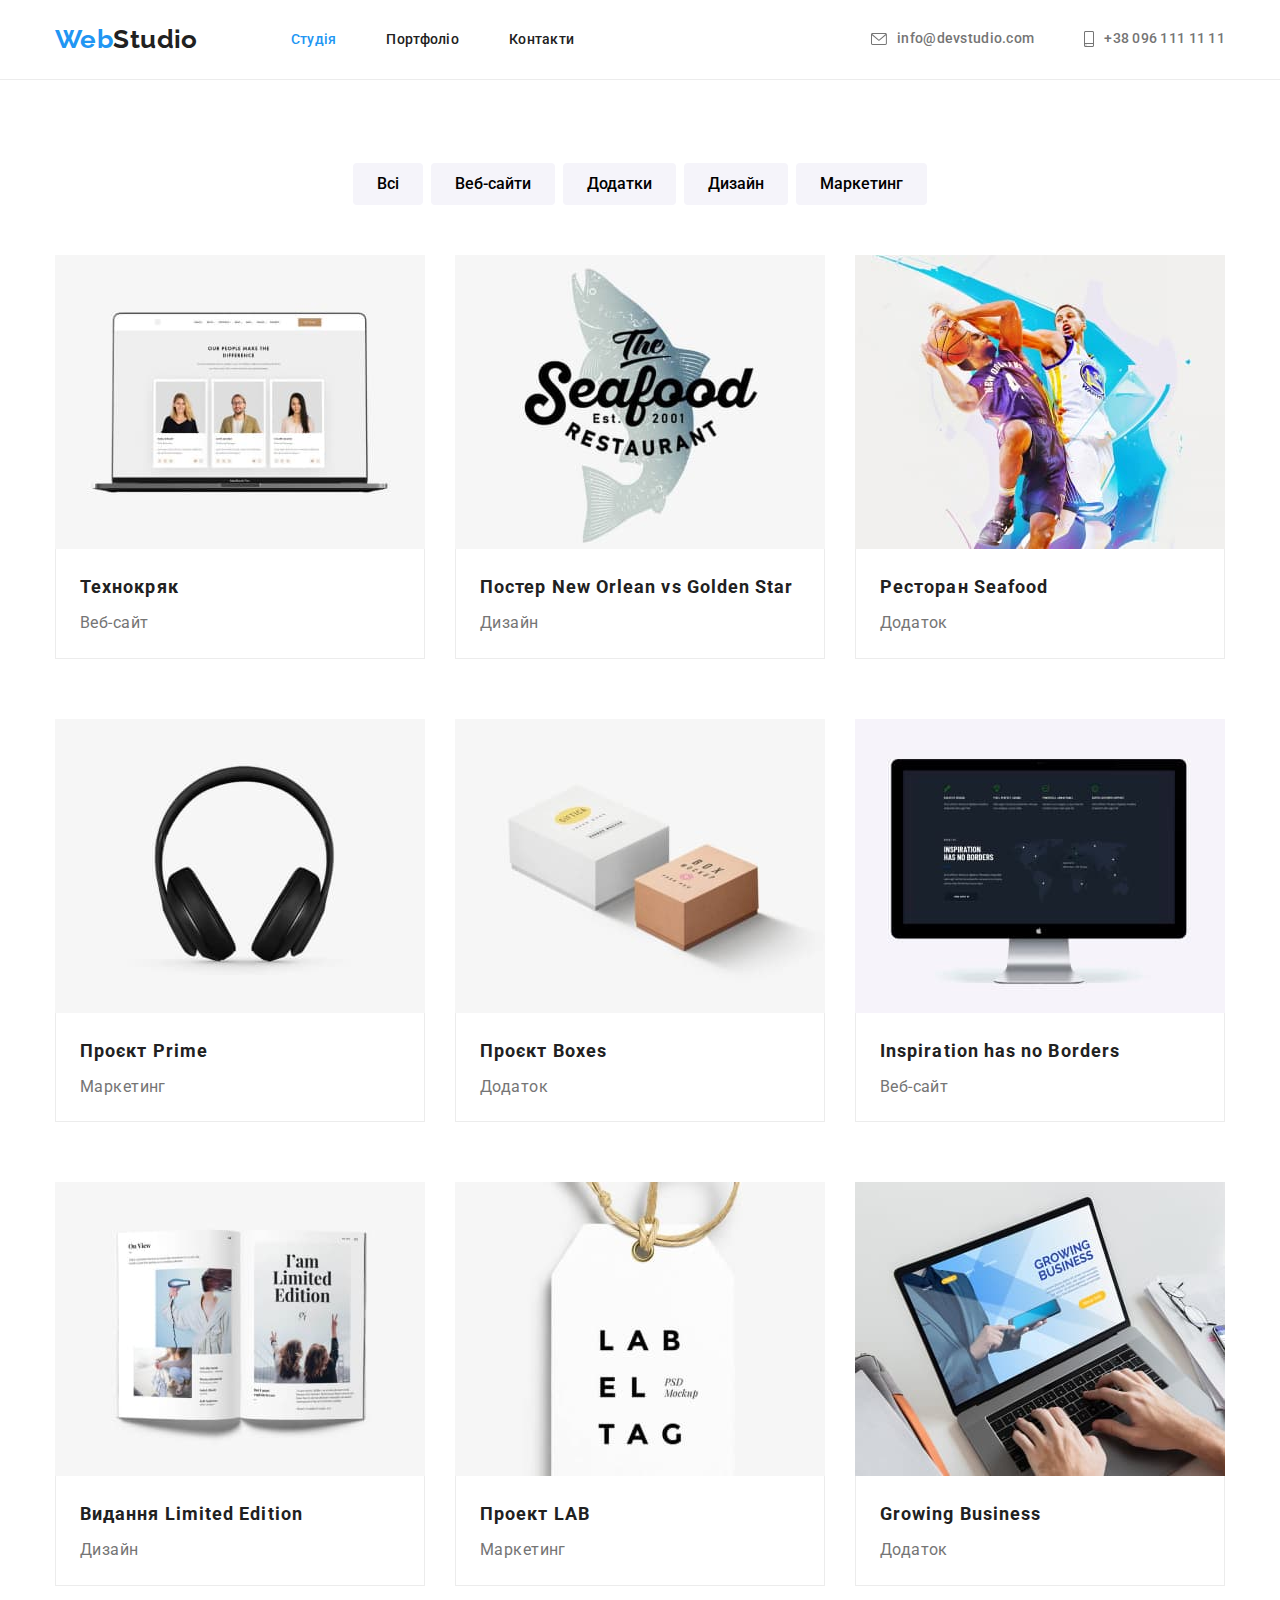
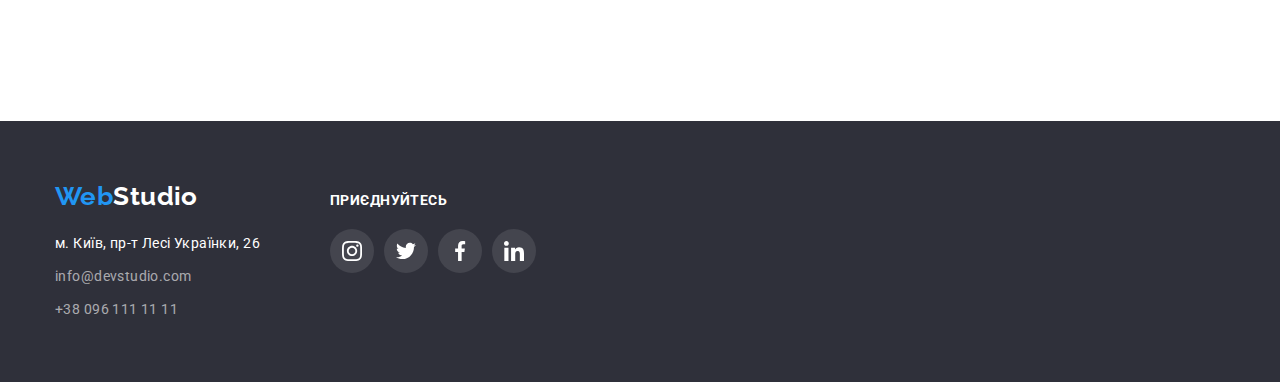
==== portfolio.html @ fb2af6b2 "hw4" ====
<!DOCTYPE html>
<html lang="uk">
  <head>
    <meta charset="UTF-8" />
    <meta http-equiv="X-UA-Compatible" content="IE=edge" />
    <meta name="viewport" content="width=device-width, initial-scale=1.0" />
    <title>Портфоліо</title>
    <link rel="preconnect" href="https://fonts.googleapis.com" />
    <link rel="preconnect" href="https://fonts.gstatic.com" crossorigin />
    <link
      href="https://fonts.googleapis.com/css2?family=Raleway:wght@700&family=Roboto:wght@400;500;700;900&display=swap"
      rel="stylesheet"
    />
    <link rel="stylesheet" href="./css/styles.css" />
  </head>
  <body>
    <!--header-->
    <!--header-->
    <header class="page-header header-portfolio">
      <div class="container">
        <a href="./index.html" class="header-logo-design logo-link"
          ><span class="web-customazation">Web</span>Studio</a
        >
        <nav>
          <ul class="header-list">
            <li class="header-item">
              <a href="./index.html" class="link-design header-text current-link"
                >Студія</a
              >
            </li>
            <li class="header-item">
              <a href="./portfolio.html" class="link-design header-text">Портфоліо</a>
            </li>
            <li class="header-item">
              <a href="#" class="link-design header-text">Контакти</a>
            </li>
          </ul>
        </nav>
        <ul class="header-contact-info">
          <li class="contact-icon">
            <a
              href="mailto:info@devstudio.com"
              class="mail-design header-text link-design"
            >
              <svg class="icon-image-nav" width="16" height="12">
                <use href="./img/icons.svg#icon-envelope"></use>
              </svg>
              info@devstudio.com</a
            >
          </li>
          <li class="contact-icon">
            <a href="tel:+380961111111" class="tel-design header-text link-design">
              <svg class="icon-image-nav" width="10" height="16">
                <use href="./img/icons.svg#icon-smartphone"></use>
              </svg>
              +38 096 111 11 11</a
            >
          </li>
        </ul>
      </div>
    </header>
    <main>
      <!--Фільтр робіт-->
      <section class="work-filtr">
        <div class="container">
          <!--Скритий заголовок-->
          <h1 class="work-filtr-title visual-hidden">Вибрати сферу робіт</h1>
          <ul class="work-filtr-list">
            <li class="work-filtr-item">
              <button type="button" class="btn-color btn-design">Всі</button>
            </li>
            <li class="work-filtr-item">
              <button type="button" class="btn-color btn-design">Веб-сайти</button>
            </li>
            <li class="work-filtr-item">
              <button type="button" class="btn-color btn-design">Додатки</button>
            </li>
            <li class="work-filtr-item">
              <button type="button" class="btn-color btn-design">Дизайн</button>
            </li>
            <li class="work-filtr-item">
              <button type="button" class="btn-color btn-design">Маркетинг</button>
            </li>
          </ul>
          <ul class="project-example-list">
            <li class="project-example-item">
              <a
                href="#"
                target="_blank"
                rel="noopener noreferrer"
                class="project-example-link"
                ><img
                  class="work-image"
                  src="./img/img-5.jpg"
                  alt="Технокряк"
                  width="370"
                  height="294"
                />
                <div class="text-border">
                  <h2 class="project-title">Технокряк</h2>
                  <p class="project-text">Веб-сайт</p>
                </div>
              </a>
            </li>
            <li class="project-example-item">
              <a
                href="#"
                target="_blank"
                rel="noopener noreferrer"
                class="project-example-link"
                ><img
                  src="./img/img-6.jpg"
                  alt="Постер Нью-Орлеан"
                  width="370"
                  height="294"
                />
                <div class="text-border">
                  <h2 class="project-title">Постер New Orlean vs Golden Star</h2>
                  <p class="project-text">Дизайн</p>
                </div>
              </a>
            </li>
            <li class="project-example-item">
              <a
                href="#"
                target="_blank"
                rel="noopener noreferrer"
                class="project-example-link"
                ><img
                  src="./img/img-7.jpg"
                  alt="Ресторан рибний"
                  width="370"
                  height="294"
                />
                <div class="text-border">
                  <h2 class="project-title">Ресторан Seafood</h2>
                  <p class="project-text">Додаток</p>
                </div>
              </a>
            </li>
            <li class="project-example-item">
              <a
                href="#"
                target="_blank"
                rel="noopener noreferrer"
                class="project-example-link"
                ><img src="./img/img-8.jpg" alt="Проєкт прайм" width="370" height="294" />
                <div class="text-border">
                  <h2 class="project-title">Проєкт Prime</h2>
                  <p class="project-text">Маркетинг</p>
                </div>
              </a>
            </li>
            <li class="project-example-item">
              <a
                href="#"
                target="_blank"
                rel="noopener noreferrer"
                class="project-example-link"
                ><img
                  src="./img/img-9.jpg"
                  alt="Проєкт боксес"
                  width="370"
                  height="294"
                />
                <div class="text-border">
                  <h2 class="project-title">Проєкт Boxes</h2>
                  <p class="project-text">Додаток</p>
                </div>
              </a>
            </li>
            <li class="project-example-item">
              <a
                href="#"
                target="_blank"
                rel="noopener noreferrer"
                class="project-example-link"
                ><img
                  src="./img/img-10.jpg"
                  alt="у натхнення немає меж"
                  width="370"
                  height="294"
                />
                <div class="text-border">
                  <h2 class="project-title">Inspiration has no Borders</h2>
                  <p class="project-text">Веб-сайт</p>
                </div>
              </a>
            </li>
            <li class="project-example-item">
              <a
                href="#"
                target="_blank"
                rel="noopener noreferrer"
                class="project-example-link"
                ><img
                  src="./img/img-11.jpg"
                  alt="Видання лімітед едішн"
                  width="370"
                  height="294"
                />
                <div class="text-border">
                  <h2 class="project-title">Видання Limited Edition</h2>
                  <p class="project-text">Дизайн</p>
                </div>
              </a>
            </li>
            <li class="project-example-item">
              <a
                href="#"
                target="_blank"
                rel="noopener noreferrer"
                class="project-example-link"
              >
                <img src="./img/img-12.jpg" alt="Проект ЛАБ" width="370" height="294" />
                <div class="text-border">
                  <h2 class="project-title">Проект LAB</h2>
                  <p class="project-text">Маркетинг</p>
                </div>
              </a>
            </li>
            <li class="project-example-item">
              <a
                href="#"
                target="_blank"
                rel="noopener noreferrer"
                class="project-example-link"
                ><img
                  src="./img/img-13.jpg"
                  alt="Зростаючий бізнес"
                  width="370"
                  height="294"
                />
                <div class="text-border">
                  <h2 class="project-title">Growing Business</h2>
                  <p class="project-text">Додаток</p>
                </div>
              </a>
            </li>
          </ul>
        </div>
      </section>
    </main>
    <!--Футер-->
    <footer class="footer-design">
      <div class="container footer-section">
        <div class="footer-logo-nav">
          <a href="./index.html" class="footer-logo-design logo-link"
            ><span class="web-customazation">Web</span>Studio</a
          >
          <address class="footer-address-list">
            <ul class="address-position-list">
              <li class="address-position">
                <a
                  class="address-contact-info link-design"
                  href="https://goo.gl/maps/CPtrU1FHBa2aNyZL9"
                  target="_blank"
                  rel="noopener noreferrer"
                >
                  <span class="street-info">м. Київ, пр-т Лесі Українки, 26</span></a
                >
              </li>
              <li class="address-position">
                <a
                  href="mailto:info@devstudio.com"
                  class="footer-mail-design footer-link-design"
                  >info@devstudio.com</a
                >
              </li>
              <li class="address-position">
                <a href="tel:+380961111111" class="footer-tel-design footer-link-design"
                  >+38 096 111 11 11</a
                >
              </li>
            </ul>
          </address>
        </div>
        <div class="soc-net-section">
          <h2 class="comp-net-title">Приєднуйтесь</h2>
          <ul class="comp-net-list list">
            <li class="comp-net-item">
              <a href="#" class="comp-net-link link">
                <svg class="comp-net-icon" width="20" height="20">
                  <use href="./img/icons.svg#icon-instagram"></use></svg
              ></a>
            </li>
            <li>
              <a href="#" class="comp-net-link link">
                <svg class="comp-net-icon" width="20" height="20">
                  <use href="./img/icons.svg#icon-twitter"></use></svg
              ></a>
            </li>
            <li>
              <a href="#" class="comp-net-link link">
                <svg class="comp-net-icon" width="20" height="20">
                  <use href="./img/icons.svg#icon-facebook"></use></svg
              ></a>
            </li>
            <li>
              <a href="#" class="comp-net-link link">
                <svg class="comp-net-icon" width="20" height="20">
                  <use href="./img/icons.svg#icon-linkedin"></use></svg
              ></a>
            </li>
          </ul>
        </div>
      </div>
    </footer>
  </body>
</html>
---- css/styles.css ----
/* оформлення головної сторінки */

/* Header navigation design */
:root {
  --color-one--: #ffffff;
  --color-two--: #2196f3;
  --color-three--: #212121;
  --color-four--: #757575;
  --color-five--: #f5f4fa;
}

html {
  box-sizing: border-box;
}
*,
*::after,
*::before {
  box-sizing: border-box;
}

body {
  font-family: "Roboto", sans-serif;
  font-size: 14px;
  letter-spacing: 0.03em;
  color: var(--color-three--);
  background-color: var(--color-one--);
  margin: 0;
}
ul {
  list-style: none;
  padding: 0;
  margin: 0;
}
.link-design {
  text-decoration: none;
}
.logo-link {
  text-decoration: none;
}

img {
  display: block;
  max-width: 100%;
  height: auto;
}

/*------------------------ HEADER DESIGN--------------------*/
.container {
  width: 1200px;
  margin-right: auto;
  margin-left: auto;
  padding-left: 15px;
  padding-right: 15px;
}
.page-header {
  height: 80px;
  border-bottom: 1px solid #ececec;
  padding-top: 24px;
  padding-bottom: 24px;
}

.header-text {
  font-weight: 500;
  font-size: 14px;
  line-height: 1.14;
  letter-spacing: 0.02em;
}
.footer-logo-design,
.web-customazation {
  font-family: Raleway, sans-serif;
  font-weight: 700;
  font-size: 26px;
  line-height: 1.19;
  color: var(--color-one--);
}

.header-logo-design {
  font-family: "Raleway", sans-serif;
  font-weight: 700;
  font-size: 26px;
  line-height: 1.19;
  color: var(--color-three--);
  margin-right: 93px;
  align-items: center;
}
.header-list {
  display: flex;
  align-items: center;
}

.header-item:not(:last-child) {
  margin-right: 50px;
}
.page-header .container {
  display: flex;
  align-items: center;
}

.portfolio-contact-info,
.header-contact-info {
  margin-left: auto;
}
.page-header .portfolio-contact-info {
  display: flex;
  column-gap: 30px;
}
.page-header .header-contact-info {
  display: flex;
  column-gap: 50px;
}
.contact-icon {
  display: flex;
  background-color:transparent;
  align-items: center;
  justify-items: center;
  fill:var(--color-four--)
}

.icon-image-nav{
  margin-right: 10px;
}

.contact-icon:hover, 
.contact-icon:focus {
  background-color: var(--color-one--);
  fill: var(--color-two--);
}

.mail-design,
.tel-design {
  display: flex;
  align-items: center;
}

/*-------------------------links design--------------------------------*/

.link-design {
  color: var(--color-three--);
}
.web-customazation,
.link-design:hover,
.link-design:focus,
.mail-design:hover,
.mail-design:focus,
.tel-design:hover,
.tel-design:focus {
  color: var(--color-two--);
}
.mail-design,
.tel-design {
  color: var(--color-four--);
}
.section {
  display: block;
}

.centered {
  text-align: center;
}

/*------------------------ HEROE SECTION DESIGN--------------------*/

.heroe-title {
  font-weight: 900;
  font-size: 44px;
  line-height: 1.36;
  letter-spacing: 0.06em;
  text-transform: uppercase;
  color: var(--color-one--);
  max-width: 696px;
  display: inline-block;
  margin: 0;
}

.heroe-section-design {
  height: 600px;
  background-image:linear-gradient(
  rgba(47, 48, 58, 0.4), 
  rgba(47, 48, 58, 0.4)), 
  url(../img/hero-bg.jpg);
  background-color: #C4C4C4;
  padding: 200px 0px;
  text-align: center;
  margin-left: auto;
  margin-right: auto;
}
.heroe-container {
  width: 696px;
}

.heroe-button-design {
  font-family: inherit;
  font-weight: 700;
  font-size: 16px;
  line-height: 1.87;
  letter-spacing: 0.06em;
  color: var(--color-one--);
  background-color: var(--color-two--);
  cursor: pointer;
  border-radius: 4px;
  border: transparent;
  padding: 10px 25px;
  display: inline-block;
  text-align: center;
  margin-top: 30px;
}

.heroe-button-design:hover,
.heroe-button-design:focus {
  background: #188ce8;
  color: var(--color-one--);
  box-shadow: 0px 4px 4px rgba(0, 0, 0, 0.25));
}

/*------------------------ЧИМ МИ ЗАЙМАЄМОСЯ--------------------*/
.visual-hidden {
  position: absolute;
  white-space: nowrap;
  width: 1px;
  height: 1px;
  overflow: hidden;
  border: 0;
  padding: 0;
  clip: rect(0 0 0 0);
  clip-path: inset(50%);
  margin: -1px;
}
.our-activity {
  padding-top: 57px;
  padding-bottom: 94px;
}

h3.main-prop-title {
  margin-top: 0;
}

.main-prop-list {
  display: flex;
  column-gap: 30px;
}
.main-prop-list .main-prop-item {
  width: calc((100% - 90px) / 4);
  justify-content: center;
}
.main-prop-title {
  font-weight: 700;
  font-size: 14px;
  line-height: 1.14;
  text-transform: uppercase;
  margin-bottom: 10px;
}
.main-prop-text {
  font-weight: 400;
  font-size: 14px;
  line-height: 1.71;
  color: var(--color-four--);
  margin-bottom: 0;
  margin-top: 0;
}

.prop-icon {
  margin-bottom: 30px;
  background-color:#F5F4FA; 
  border-radius: 4px;
  display: flex;
  margin-left: auto;
  margin-right: auto;
  justify-content: center;
  align-items: center;
  width: 270px;
  height: 120px;
}


/*------------------------ ABOUT OUR ACTIVITY--------------------*/

.about-our-activity {
  padding-bottom: 94px;
}

.about-our-activity-title {
  font-family: inherit;
  font-weight: 700;
  font-size: 36px;
  line-height: 1.16;
  margin-top: 0;
  margin-bottom: 50px;
}

.activity-list {
  display: flex;
  column-gap: 30px;
  flex-direction: row;
}

.activity-item {
  width: calc((100% - 60px) / 3);
}

/*------------------------ OUR TEAM--------------------*/
.our-team-section {
  background-color: var(--color-five--);
  padding-bottom: 94px;
  padding-top: 94px;
}
.our-team-list {
  display: flex;
  column-gap: 30px;
}
.our-team-item {
  background-color: white;
  width: calc((100% - 90px) / 4);
  border-bottom-left-radius: 4px;
  border-bottom-right-radius: 4px;
  box-shadow: 0px 1px 3px rgba(0, 0, 0, 0.12), 0px 1px 1px rgba(0, 0, 0, 0.14),
    0px 2px 1px rgba(0, 0, 0, 0.2);
}

.team-soc-list {
display: flex;
justify-content: center;
gap: 10px;
}

.team-soc-icon {
  fill:#AFB1B8;
}

.team-soc-link {
  width: 44px;
  height: 44px;
  border-radius: 50%;
  background-color: transparent;
  display: flex;
  align-items: center;
  justify-content: center;
}

.team-soc-link:hover,
.team-soc-link:focus {
  background-color: var(--color-two--);
}
.team-soc-link:hover .team-soc-icon, 
.team-soc-link:focus .team-soc-icon {
  fill: #ffffff;
}

.team-border {
  padding-bottom: 30px;
  padding-top: 30px;
}

.our-team-title {
  font-weight: 700;
  font-size: 36px;
  line-height: 1.16;
  margin-top: 0;
  margin-bottom: 50px;
}
.team-name {
  font-weight: 500;
  font-size: 16px;
  line-height: 1.18;
  margin-bottom: 10px;
  margin-top: 0;
  text-align: center;

}
.team-position {
  font-size: 16px;
  line-height: 1.18;
  color: var(--color-four--);
  margin: 0;
  text-align: center;
  margin-bottom: 16px;
}

/*------------------------ Наші клієнти--------------------*/

.clients-section {
  padding-top: 94px;
  padding-bottom: 94px;  
}

.clients-title {
  font-family: inherit;
  font-weight: 700;
  font-size: 36px;
  line-height: 1.16;
  margin-top: 0;
  margin-bottom: 50px;
}

.our-clients-list {
  display: flex;
  column-gap: 30px;
}

.our-clients-item{
  width: 170px;
  
}
.our-clients-link {
 display: flex;
 border: 1px solid #AFB1B8; 
 border-radius: 4px;
 width: 100%;
 height: 92px;
 justify-content: center;
 align-items: center;
 fill: #AFB1B8;
}

.our-clients-link:hover,
.our-clients-link:focus{
  fill: var(--color-two--);
  border: 1px solid var(--color-two--);
}



/*------------------------ FOOTER--------------------*/
.footer-design {
  background-color: #2f303a;
  padding-top: 60px;
  padding-bottom: 60px;
}
.footer-section{
  display: flex;
  align-items: baseline;
  gap: 70px;
}

.address-position:not(:last-child) {
  margin-top: 0px;
  margin-bottom: 9px;
}

.footer-address-list{
  margin-top: 20px;
}

.address-contact-info {
  font-family: inherit;
  font-size: 14px;
  line-height: 1.71;
  display: inline-block;
}
.street-info {
  color: var(--color-one--);
  font-style: normal;
}
.footer-mail-design,
.footer-tel-design {
  font-family: inherit;
  font-style: normal;
  font-size: 14px;
  line-height: 1.71;
  color: rgba(255, 255, 255, 0.6);
}

.footer-link-design {
  text-decoration: none;
}
.footer-mail-design:hover,
.footer-mail-design:focus,
.footer-tel-design:hover,
.footer-tel-design:focus,
.street-info:hover,
.street-info:focus {
  color: var(--color-two--);
}

.comp-net-title {
  font-family: inherit;
  font-weight: 700;
  font-size: 14px;
  line-height: 1.14;
  color: var(--color-one--);
  text-transform: uppercase;
  justify-content: center;
  margin-top: 0;
  margin-bottom: 0;
}
.soc-net-section{
width: 206px;
}

.comp-net-list{
  display: flex;
  justify-content: center;
  column-gap: 10px;
  margin-top: 20px;
}

.comp-net-icon {
  fill: var(--color-one--);
}

.comp-net-link {
  width: 44px;
  height: 44px;
  border-radius: 50%;
  background-color:rgba(255, 255, 255, 0.1);
  display: flex;
  align-items: center;
  justify-content: center;
}

.comp-net-link:hover,
.comp-net-link:focus {
  background-color: var(--color-two--);
}
.comp-net-link:hover .comp-net-icon, 
.comp-net-link:focus .comp-net-icon {
  fill: #ffffff;

}

/*------------------------ PORTFOLIO PAGE DESIGN--------------------*/
.current-link {
  color: var(--color-two--);
}

/*-------------------BUTTONS----------------------*/
.btn-design {
  font-family: inherit;
  font-size: 16px;
  line-height: 1.62;
  font-weight: 500;
  background: var(--color-five--);
  cursor: pointer;
  border-radius: 4px;
  border-color: transparent;
  padding: 6px 22px;
  display: inline-block;
  text-align: center;
  shadow: 0px 4px 4px rgba(0, 0, 0, 0.25);
}

.btn-color:hover,
.btn-color:focus {
  color: var(--color-one--);
  background-color: var(--color-two--);
  box-shadow: 0px 3px 1px rgba(0, 0, 0, 0.1), 0px 1px 2px rgba(0, 0, 0, 0.08), 0px 2px 2px rgba(0, 0, 0, 0.12);
border-radius: 4px;
}
/*------------------------ PROJECTS EXAMPLES--------------------*/
.work-filtr {
  padding-top: 83px;
  padding-bottom: 105px;
}

.work-filtr-list {
  display: flex;
  justify-content: center;
  margin-bottom: 50px;
  column-gap: 8px;
}
.project-example-list {
  display: flex;
  flex-wrap: wrap;
  gap: 30px;
}
.project-example-link{
  display: block;
}

.project-example-item {
  width: calc((100% - 60px) / 3);
  margin-bottom: 30px;
}

.project-example-link:hover,
.project-example-link:focus {
  box-shadow: 0px 1px 1px rgba(0, 0, 0, 0.12), 
0px 4px 4px rgba(0, 0, 0, 0.06), 
1px 4px 6px rgba(0, 0, 0, 0.16);
}

.text-border {
  border-right: 1px solid #ececec;
  border-left: 1px solid #ececec;
  border-bottom: 1px solid #ececec;
  padding: 20px 24px;
}

.project-text {
  font-size: 16px;
  line-height: 1.8;
  color: var(--color-four--);
  margin-top: 0;
  margin-bottom: 0;
}
.project-title {
  font-weight: 700;
  font-size: 18px;
  line-height: 2;
  letter-spacing: 0.06em;
  color: var(--color-three--);
  margin-bottom: 4px;
  margin-top: 0;
}

a {
  text-decoration: none;
}
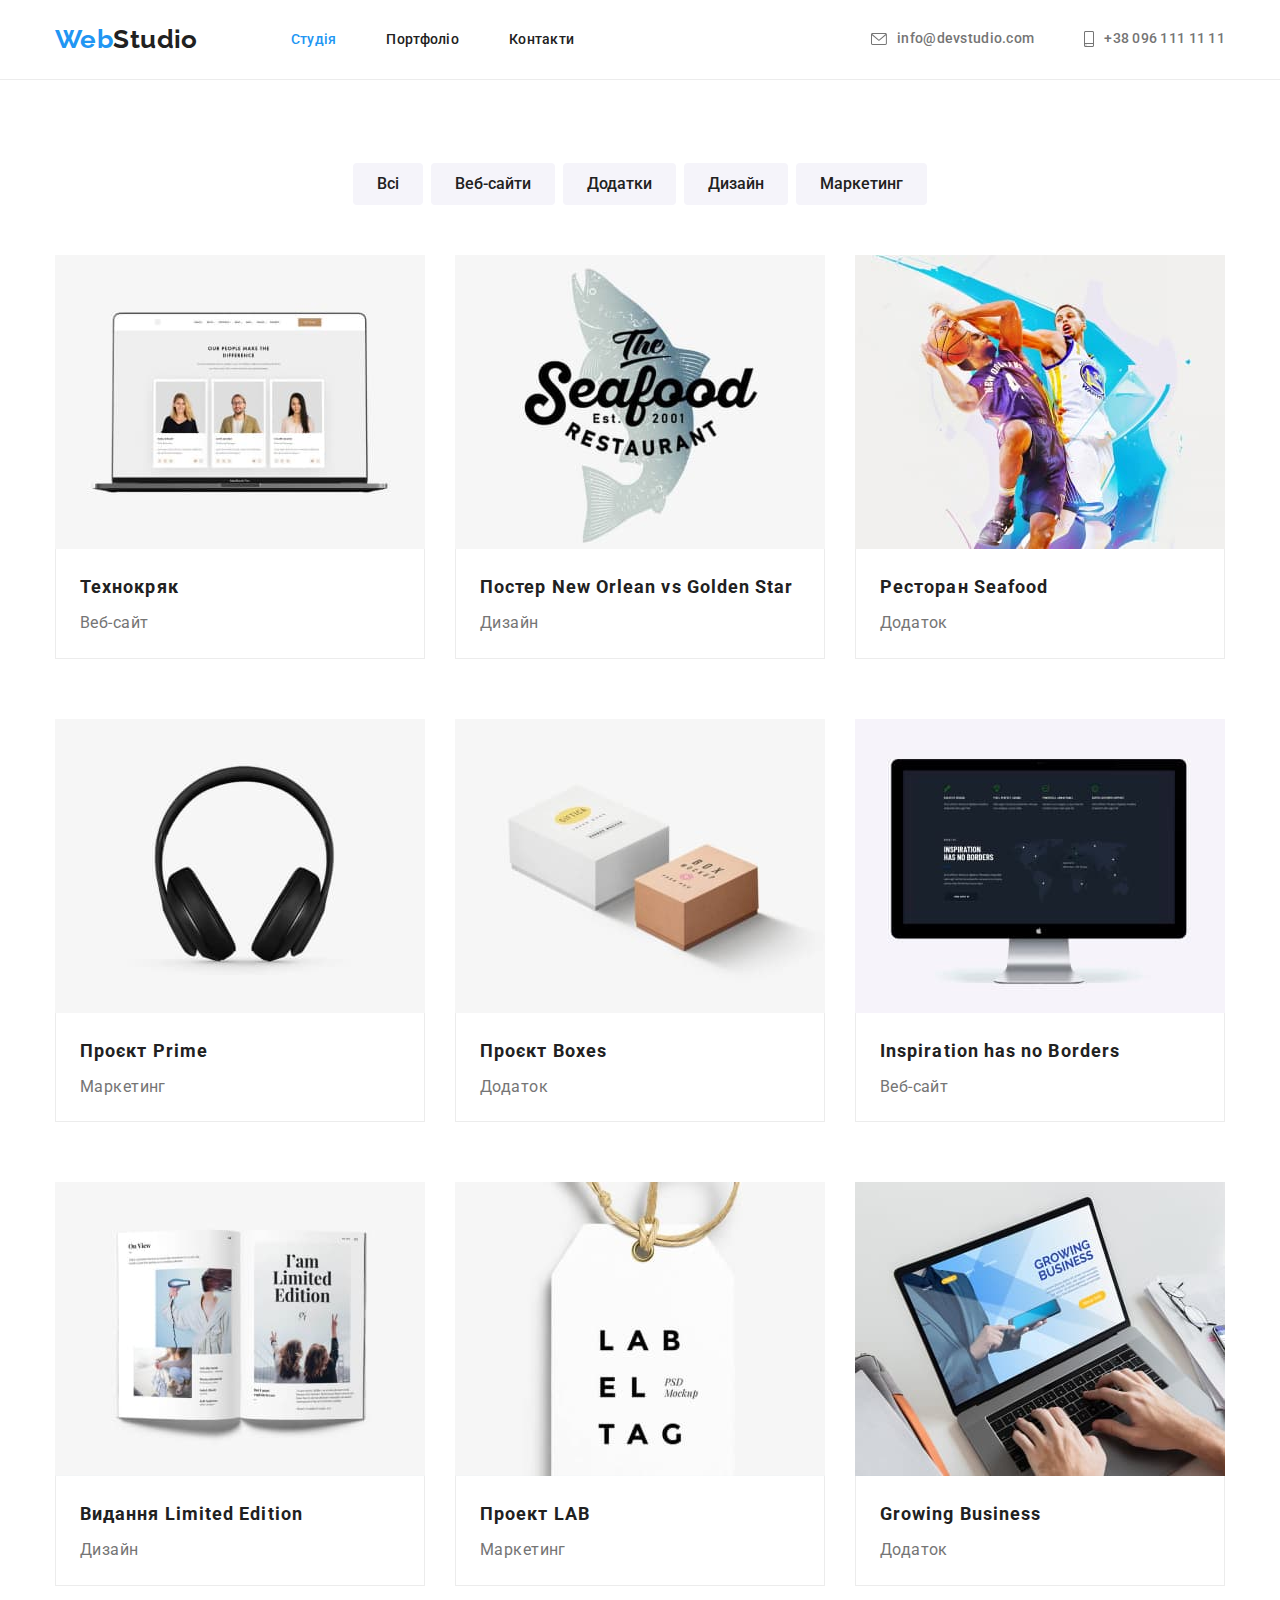
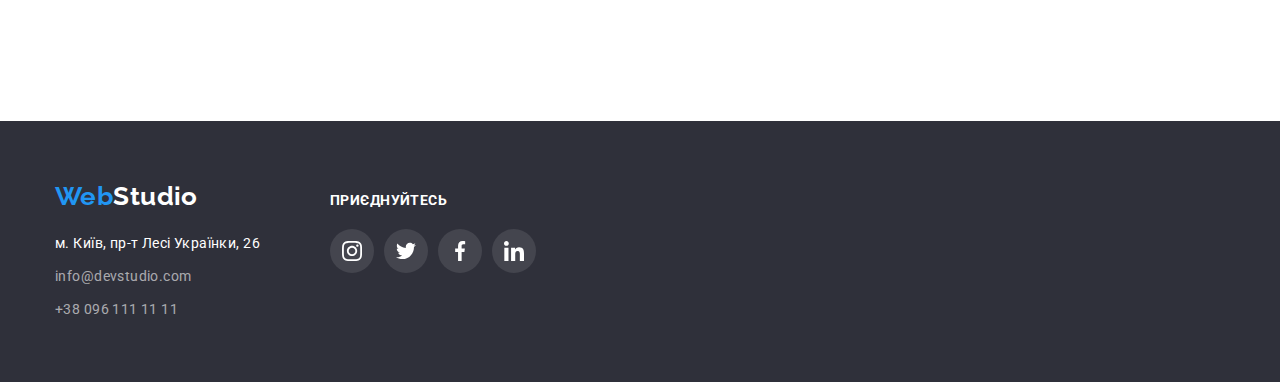
==== commit ec92fd79: "project_slider_added" ====
--- a/portfolio.html
+++ b/portfolio.html
@@ -84,6 +84,7 @@
           </ul>
           <ul class="project-example-list">
             <li class="project-example-item">
+              <div class="project-slider">
               <a
                 href="#"
                 target="_blank"
@@ -96,6 +97,12 @@
                   width="370"
                   height="294"
                 />
+                <p class="project-slider-text">
+                  Ресурс пропонує комплексні пропозиції з різним рівнем функціоналу та
+                  сервісів. Все це дозволить відвідувачу отримати вичерпні відомості про
+                  компанію чи приватну особу.
+                </p>
+                </div>
                 <div class="text-border">
                   <h2 class="project-title">Технокряк</h2>
                   <p class="project-text">Веб-сайт</p>
@@ -103,6 +110,7 @@
               </a>
             </li>
             <li class="project-example-item">
+              <div class="project-slider">
               <a
                 href="#"
                 target="_blank"
@@ -114,6 +122,12 @@
                   width="370"
                   height="294"
                 />
+                 <p class="project-slider-text">
+                  Ресурс пропонує комплексні пропозиції з різним рівнем функціоналу та
+                  сервісів. Все це дозволить відвідувачу отримати вичерпні відомості про
+                  компанію чи приватну особу.
+                </p>
+                </div>
                 <div class="text-border">
                   <h2 class="project-title">Постер New Orlean vs Golden Star</h2>
                   <p class="project-text">Дизайн</p>
@@ -121,6 +135,7 @@
               </a>
             </li>
             <li class="project-example-item">
+              <div class="project-slider">
               <a
                 href="#"
                 target="_blank"
@@ -132,6 +147,12 @@
                   width="370"
                   height="294"
                 />
+                <p class="project-slider-text">
+                  Ресурс пропонує комплексні пропозиції з різним рівнем функціоналу та
+                  сервісів. Все це дозволить відвідувачу отримати вичерпні відомості про
+                  компанію чи приватну особу.
+                </p>
+                </div>
                 <div class="text-border">
                   <h2 class="project-title">Ресторан Seafood</h2>
                   <p class="project-text">Додаток</p>
@@ -139,12 +160,21 @@
               </a>
             </li>
             <li class="project-example-item">
-              <a
-                href="#"
-                target="_blank"
-                rel="noopener noreferrer"
-                class="project-example-link"
-                ><img src="./img/img-8.jpg" alt="Проєкт прайм" width="370" height="294" />
+              <div class="project-slider">
+              <a
+                href="#"
+                target="_blank"
+                rel="noopener noreferrer"
+                class="project-example-link"
+                ><img src="./img/img-8.jpg" alt="Проєкт прайм" 
+                width="370" 
+                height="294" />
+                <p class="project-slider-text">
+                  Ресурс пропонує комплексні пропозиції з різним рівнем функціоналу та
+                  сервісів. Все це дозволить відвідувачу отримати вичерпні відомості про
+                  компанію чи приватну особу.
+                </p>
+                </div>
                 <div class="text-border">
                   <h2 class="project-title">Проєкт Prime</h2>
                   <p class="project-text">Маркетинг</p>
@@ -152,6 +182,7 @@
               </a>
             </li>
             <li class="project-example-item">
+              <div class="project-slider">
               <a
                 href="#"
                 target="_blank"
@@ -163,6 +194,12 @@
                   width="370"
                   height="294"
                 />
+                <p class="project-slider-text">
+                  Ресурс пропонує комплексні пропозиції з різним рівнем функціоналу та
+                  сервісів. Все це дозволить відвідувачу отримати вичерпні відомості про
+                  компанію чи приватну особу.
+                </p>
+                </div>
                 <div class="text-border">
                   <h2 class="project-title">Проєкт Boxes</h2>
                   <p class="project-text">Додаток</p>
@@ -170,6 +207,7 @@
               </a>
             </li>
             <li class="project-example-item">
+              <div class="project-slider">
               <a
                 href="#"
                 target="_blank"
@@ -181,6 +219,12 @@
                   width="370"
                   height="294"
                 />
+                <p class="project-slider-text">
+                  Ресурс пропонує комплексні пропозиції з різним рівнем функціоналу та
+                  сервісів. Все це дозволить відвідувачу отримати вичерпні відомості про
+                  компанію чи приватну особу.
+                </p>
+                </div>
                 <div class="text-border">
                   <h2 class="project-title">Inspiration has no Borders</h2>
                   <p class="project-text">Веб-сайт</p>
@@ -188,6 +232,7 @@
               </a>
             </li>
             <li class="project-example-item">
+              <div class="project-slider">
               <a
                 href="#"
                 target="_blank"
@@ -199,6 +244,12 @@
                   width="370"
                   height="294"
                 />
+                <p class="project-slider-text">
+                  Ресурс пропонує комплексні пропозиції з різним рівнем функціоналу та
+                  сервісів. Все це дозволить відвідувачу отримати вичерпні відомості про
+                  компанію чи приватну особу.
+                </p>
+                </div>
                 <div class="text-border">
                   <h2 class="project-title">Видання Limited Edition</h2>
                   <p class="project-text">Дизайн</p>
@@ -206,13 +257,22 @@
               </a>
             </li>
             <li class="project-example-item">
+              <div class="project-slider">
               <a
                 href="#"
                 target="_blank"
                 rel="noopener noreferrer"
                 class="project-example-link"
               >
-                <img src="./img/img-12.jpg" alt="Проект ЛАБ" width="370" height="294" />
+                <img src="./img/img-12.jpg" alt="Проект ЛАБ" 
+                width="370" 
+                height="294" />
+                <p class="project-slider-text">
+                  Ресурс пропонує комплексні пропозиції з різним рівнем функціоналу та
+                  сервісів. Все це дозволить відвідувачу отримати вичерпні відомості про
+                  компанію чи приватну особу.
+                </p>
+              </div>
                 <div class="text-border">
                   <h2 class="project-title">Проект LAB</h2>
                   <p class="project-text">Маркетинг</p>
@@ -220,6 +280,7 @@
               </a>
             </li>
             <li class="project-example-item">
+              <div class="project-slider">
               <a
                 href="#"
                 target="_blank"
@@ -231,6 +292,12 @@
                   width="370"
                   height="294"
                 />
+                <p class="project-slider-text">
+                  Ресурс пропонує комплексні пропозиції з різним рівнем функціоналу та
+                  сервісів. Все це дозволить відвідувачу отримати вичерпні відомості про
+                  компанію чи приватну особу.
+                </p>
+                </div>
                 <div class="text-border">
                   <h2 class="project-title">Growing Business</h2>
                   <p class="project-text">Додаток</p>
--- a/css/styles.css
+++ b/css/styles.css
@@ -113,7 +113,8 @@
   background-color:transparent;
   align-items: center;
   justify-items: center;
-  fill:var(--color-four--)
+  fill:var(--color-four--);
+
 }
 
 .icon-image-nav{
@@ -136,6 +137,7 @@
 
 .link-design {
   color: var(--color-three--);
+  transition: background-color 250ms cubic-bezier(0.4, 0, 0.2, 1);
 }
 .web-customazation,
 .link-design:hover,
@@ -203,12 +205,12 @@
   display: inline-block;
   text-align: center;
   margin-top: 30px;
+  transition: background-color 250ms cubic-bezier(0.4, 0, 0.2, 1);
 }
 
 .heroe-button-design:hover,
 .heroe-button-design:focus {
-  background: #188ce8;
-  color: var(--color-one--);
+  background-color: #188ce8;
   box-shadow: 0px 4px 4px rgba(0, 0, 0, 0.25));
 }
 
@@ -324,6 +326,7 @@
 
 .team-soc-icon {
   fill:#AFB1B8;
+  transition: fill 250ms cubic-bezier(0.4, 0, 0.2, 1);
 }
 
 .team-soc-link {
@@ -334,6 +337,8 @@
   display: flex;
   align-items: center;
   justify-content: center;
+  transition: background-color 250ms cubic-bezier(0.4, 0, 0.2, 1),
+  fill 250ms cubic-bezier(0.4, 0, 0.2, 1);
 }
 
 .team-soc-link:hover,
@@ -409,6 +414,8 @@
  justify-content: center;
  align-items: center;
  fill: #AFB1B8;
+ transition: background-color 250ms cubic-bezier(0.4, 0, 0.2, 1),
+ fill 250ms cubic-bezier(0.4, 0, 0.2, 1), border 250ms cubic-bezier(0.4, 0, 0.2, 1); 
 }
 
 .our-clients-link:hover,
@@ -449,6 +456,7 @@
 .street-info {
   color: var(--color-one--);
   font-style: normal;
+  transition: color 250ms cubic-bezier(0.4, 0, 0.2, 1);
 }
 .footer-mail-design,
 .footer-tel-design {
@@ -457,6 +465,7 @@
   font-size: 14px;
   line-height: 1.71;
   color: rgba(255, 255, 255, 0.6);
+  transition: color 250ms cubic-bezier(0.4, 0, 0.2, 1);
 }
 
 .footer-link-design {
@@ -505,6 +514,8 @@
   display: flex;
   align-items: center;
   justify-content: center;
+  transition: background-color 250ms cubic-bezier(0.4, 0, 0.2, 1),
+  fill 250ms cubic-bezier(0.4, 0, 0.2, 1);
 }
 
 .comp-net-link:hover,
@@ -529,6 +540,7 @@
   line-height: 1.62;
   font-weight: 500;
   background: var(--color-five--);
+  color: var(--color-three--)
   cursor: pointer;
   border-radius: 4px;
   border-color: transparent;
@@ -536,10 +548,14 @@
   display: inline-block;
   text-align: center;
   shadow: 0px 4px 4px rgba(0, 0, 0, 0.25);
-}
-
-.btn-color:hover,
-.btn-color:focus {
+  transition: color 250ms cubic-bezier(0.4, 0, 0.2, 1),
+  background-color 250ms cubic-bezier(0.4, 0, 0.2, 1),
+  box-shadow 250ms cubic-bezier(0.4, 0, 0.2, 1),
+  border-radius 250ms cubic-bezier(0.4, 0, 0.2, 1);
+}
+
+  .btn-design:hover,
+  .btn-design:focus {
   color: var(--color-one--);
   background-color: var(--color-two--);
   box-shadow: 0px 3px 1px rgba(0, 0, 0, 0.1), 0px 1px 2px rgba(0, 0, 0, 0.08), 0px 2px 2px rgba(0, 0, 0, 0.12);
@@ -569,6 +585,33 @@
 .project-example-item {
   width: calc((100% - 60px) / 3);
   margin-bottom: 30px;
+}
+
+.project-example-item:hover .project-slider-text{
+transform: translateY(0);
+}
+.project-slider {
+  position: relative;
+  overflow: hidden;
+}
+.project-slider-text {
+  font-family: inherit;
+  position: absolute;
+  display: block;
+  top: 0;
+  left: 0;
+  font-size: 18px;
+  font-weight: 400;
+  line-height: 1.55;
+  background-color:var(--color-two--) ;
+  color:var(--color-one--);
+  margin: 0;
+  height: 100%;
+  padding: 63px 24px;
+
+  transform: translateY(100%);
+  transition: transform 300ms cubic-bezier(0.4, 0, 0.2, 1);
+
 }
 
 .project-example-link:hover,
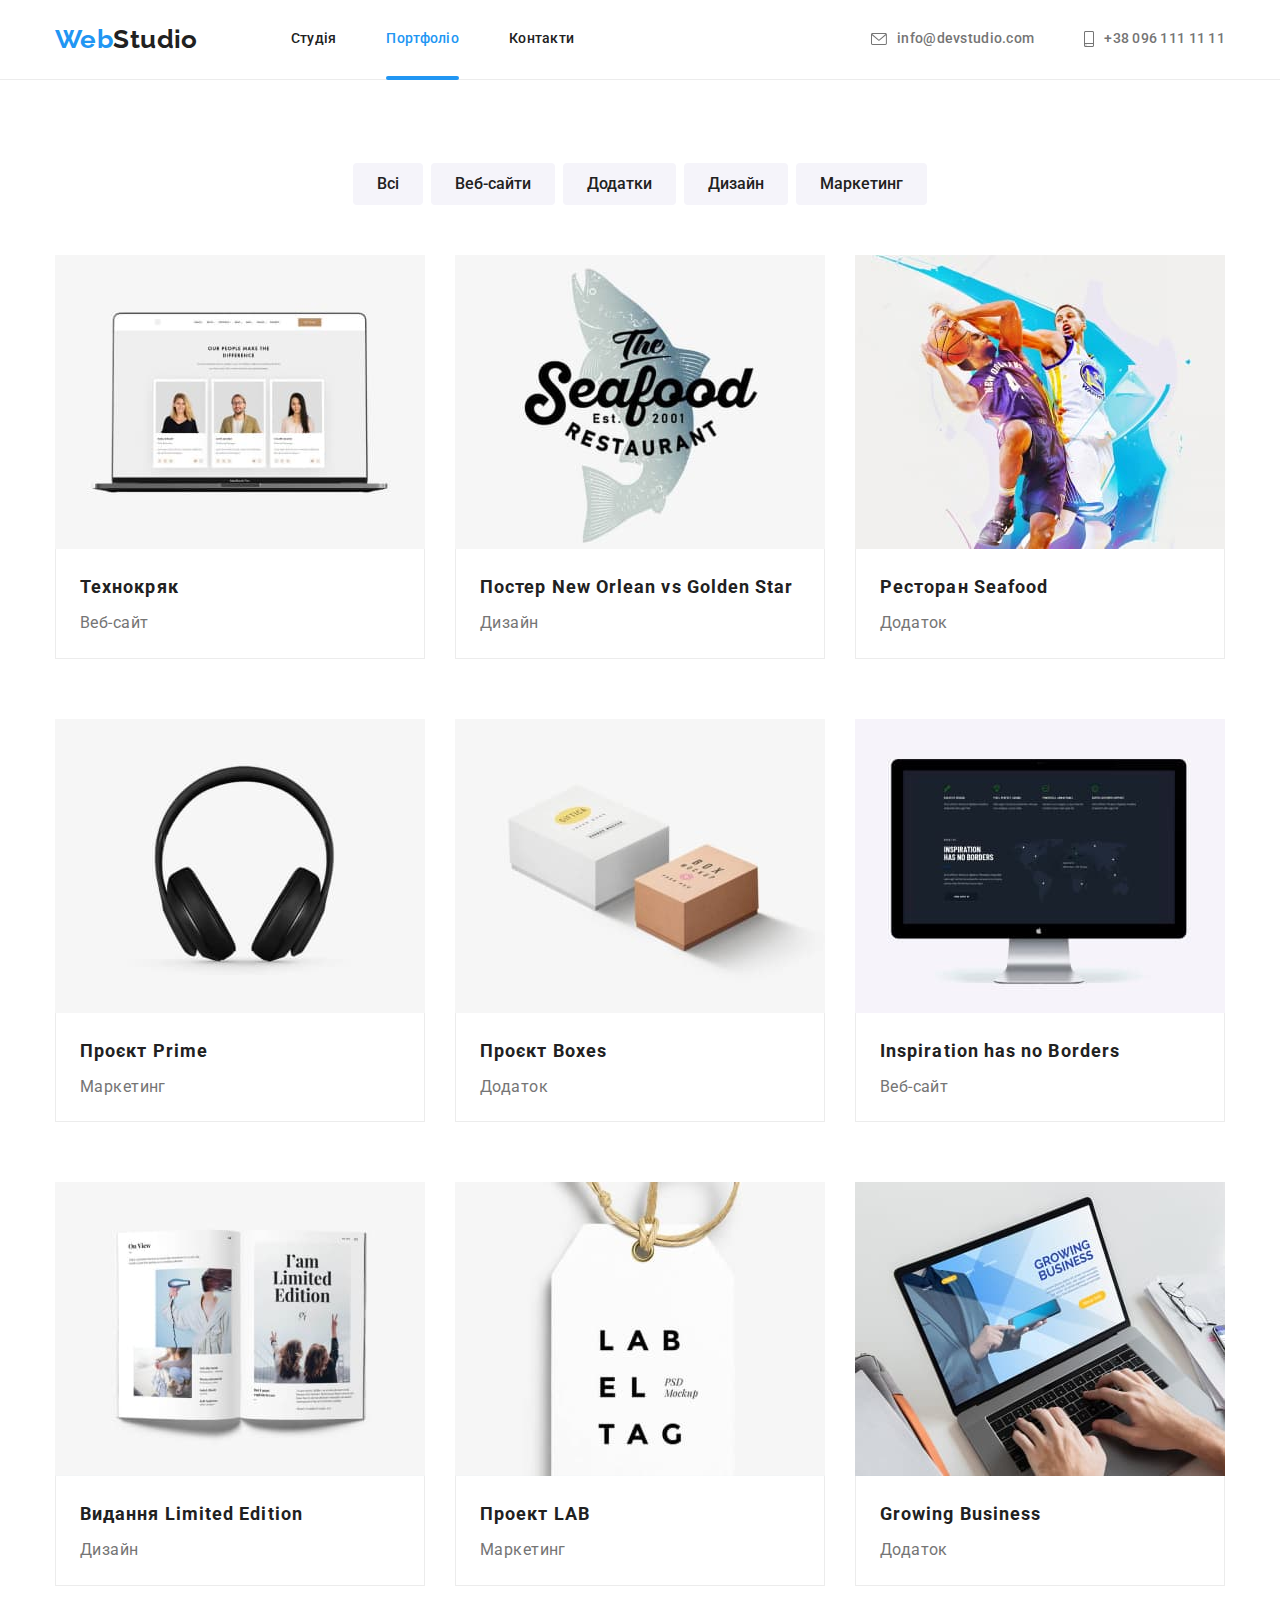
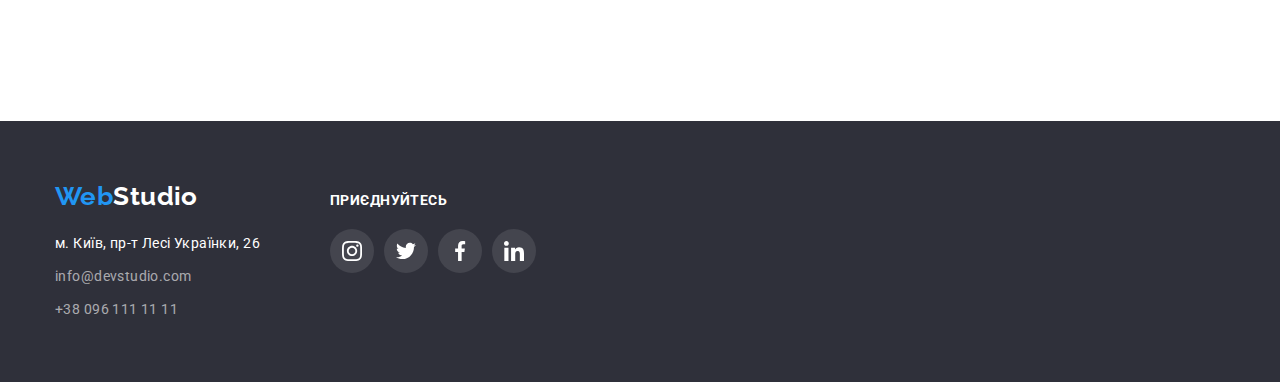
==== commit 60a6ae55: "hw5" ====
--- a/portfolio.html
+++ b/portfolio.html
@@ -24,15 +24,13 @@
         <nav>
           <ul class="header-list">
             <li class="header-item">
-              <a href="./index.html" class="link-design header-text current-link"
-                >Студія</a
-              >
+              <a href="./index.html" class="nav-link header-text">Студія</a>
             </li>
             <li class="header-item">
-              <a href="./portfolio.html" class="link-design header-text">Портфоліо</a>
+              <a href="./portfolio.html" class="nav-link header-text current-link">Портфоліо</a>
             </li>
             <li class="header-item">
-              <a href="#" class="link-design header-text">Контакти</a>
+              <a href="#" class="nav-link header-text">Контакти</a>
             </li>
           </ul>
         </nav>
--- a/css/styles.css
+++ b/css/styles.css
@@ -31,9 +31,9 @@
   padding: 0;
   margin: 0;
 }
-.link-design {
+/* .link-design {
   text-decoration: none;
-}
+} */
 .logo-link {
   text-decoration: none;
 }
@@ -137,8 +137,32 @@
 
 .link-design {
   color: var(--color-three--);
+  text-decoration: none;
   transition: background-color 250ms cubic-bezier(0.4, 0, 0.2, 1);
 }
+.nav-link {
+ color: var(--color-three--);
+ display: block;
+  text-decoration: none;
+  position: relative; 
+
+  transition: background-color 250ms cubic-bezier(0.4, 0, 0.2, 1);
+}
+
+.nav-link.current-link::after {
+  content: '';
+  display: block;
+  width: 100%;
+  height: 4px;
+  border-radius: 2px;
+  background-color: var(--color-two--);
+  position: absolute;
+  left: 0;
+  bottom: -33px;
+}
+
+.nav-link:hover,
+.nav-link:focus,
 .web-customazation,
 .link-design:hover,
 .link-design:focus,
@@ -295,8 +319,30 @@
   flex-direction: row;
 }
 
+.activity-text {
+  display: flex;
+  font-family: inherit;
+  font-size: 14px;
+  font-weight: 700;
+  text-transform: uppercase;
+  line-height: 1.17;
+  color: var(--color-one--);
+  background-color: rgba(47, 48, 58, 0.8);
+  height: 70px;
+  width: 100%;
+  margin: 0;
+  padding-top: 27px;
+  padding-bottom: 27px; 
+  justify-content: center;
+
+  position: absolute;
+  bottom: 0;
+  right: 0;
+}
+
 .activity-item {
   width: calc((100% - 60px) / 3);
+  position: relative;
 }
 
 /*------------------------ OUR TEAM--------------------*/
@@ -527,6 +573,57 @@
   fill: #ffffff;
 
 }
+
+/*------------------------ BACKDROP DESIGN--------------------*/
+.backdrop {
+width: 100%;
+height: 100%;
+top: 0;
+background-color: rgba(0, 0, 0, 0.2);
+position: fixed;
+
+transition: opacity 500ms cubic-bezier(0.25, 0.46, 0.45, 0.94), visibility 500ms;
+}
+
+.modal-window {
+height: 581px;
+width: 528px;
+background-color: var(--color-one--);
+border-radius: 4px;
+position: absolute;
+top: 50%;
+left: 50%;
+transform: translate(-50%, -50%) scale(1) rotate(0);
+transition: transform 400ms linear, height 500ms linear;
+}
+
+.backdrop.is-hidden .modal-window {
+  transform: translate(-50%,-50%) scale(0) rotate(-180deg);
+  transition: transform 400ms linear;
+}
+
+.modal-button {
+  display: flex;
+  align-items: center;
+  justify-content: center;
+  position: absolute;
+  top: 8px;
+  right: 8px;
+  height: 30px;
+  width: 30px;
+  border-radius: 50%;
+  background-color: var(--color-one--);
+  border: 1px solid rgba(0, 0, 0, 0.1);
+  box-shadow: 0px 1px 3px rgba(0, 0, 0, 0.12), 0px 1px 1px rgba(0, 0, 0, 0.14), 0px 2px 1px rgba(0, 0, 0, 0.2);
+
+}
+
+.is-hidden {
+  opacity: 0;
+  visibility: hidden;
+  pointer-events: none;
+}
+
 
 /*------------------------ PORTFOLIO PAGE DESIGN--------------------*/
 .current-link {
